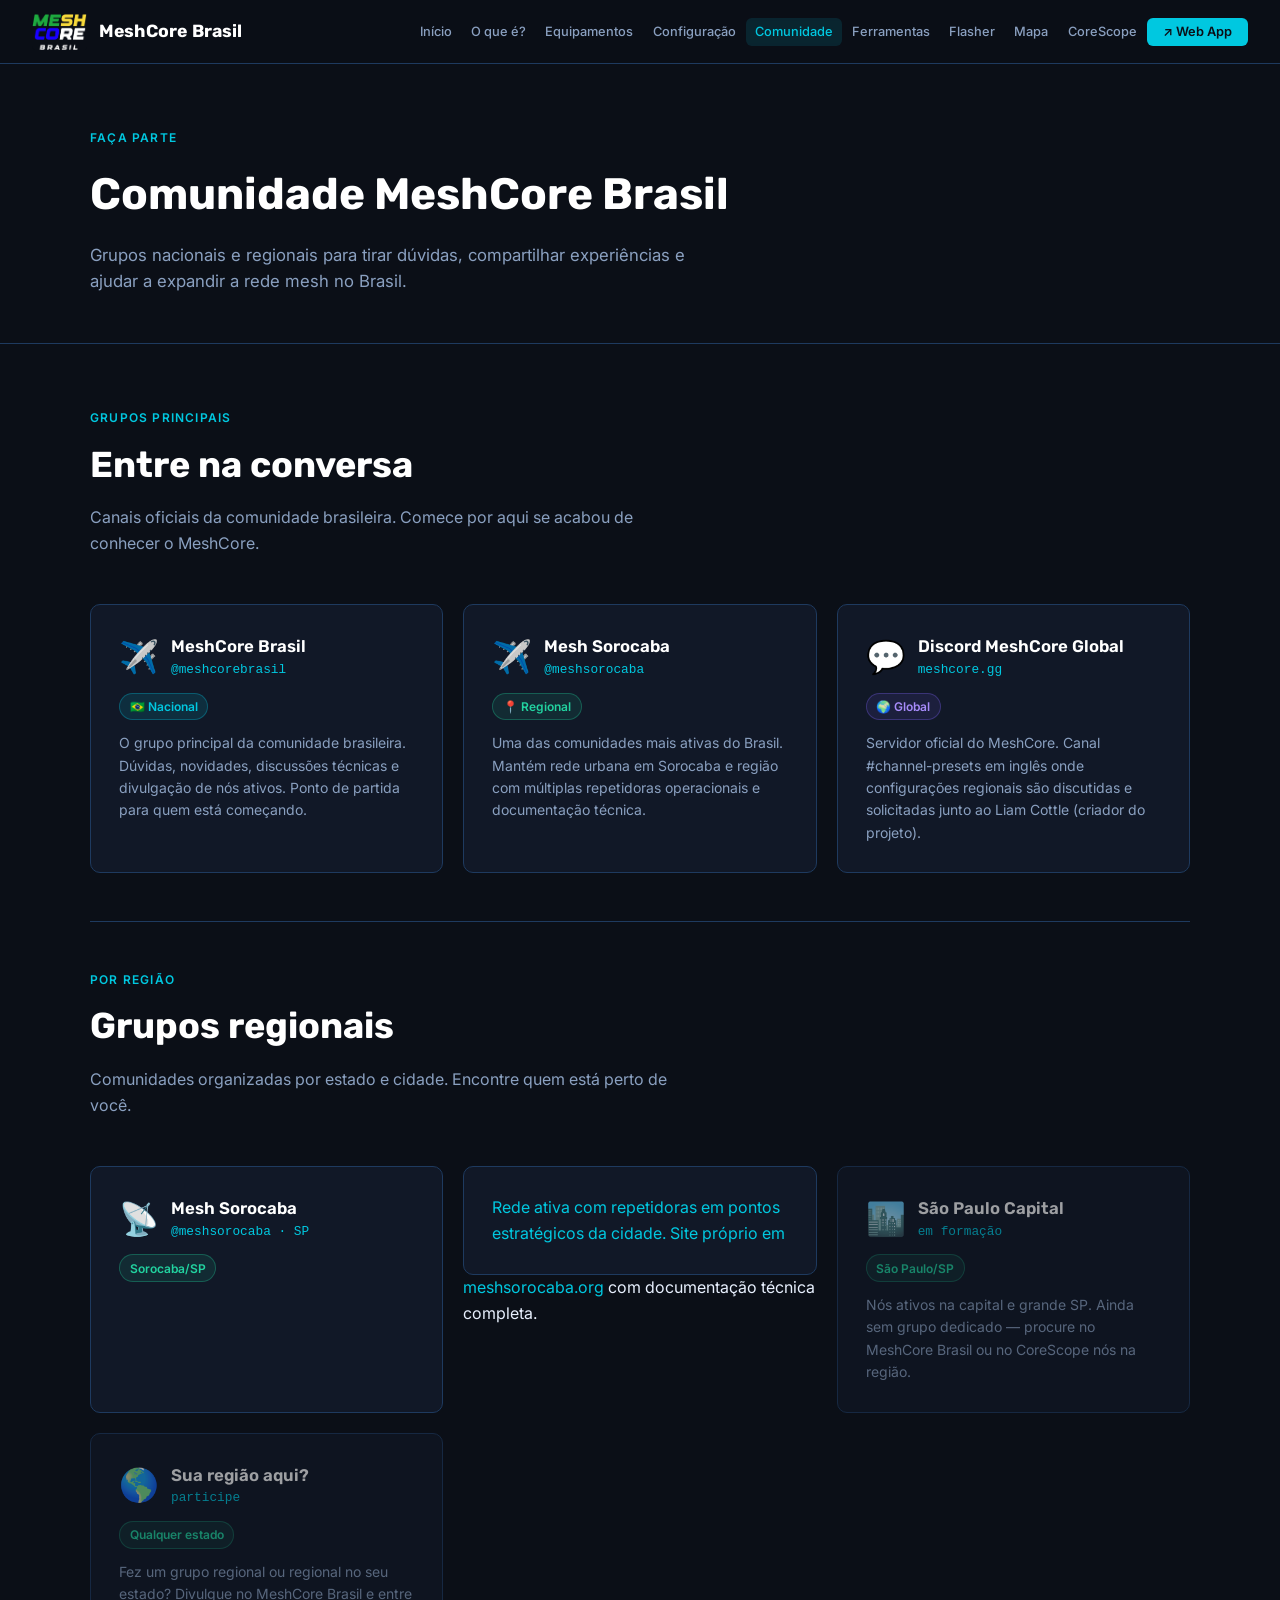
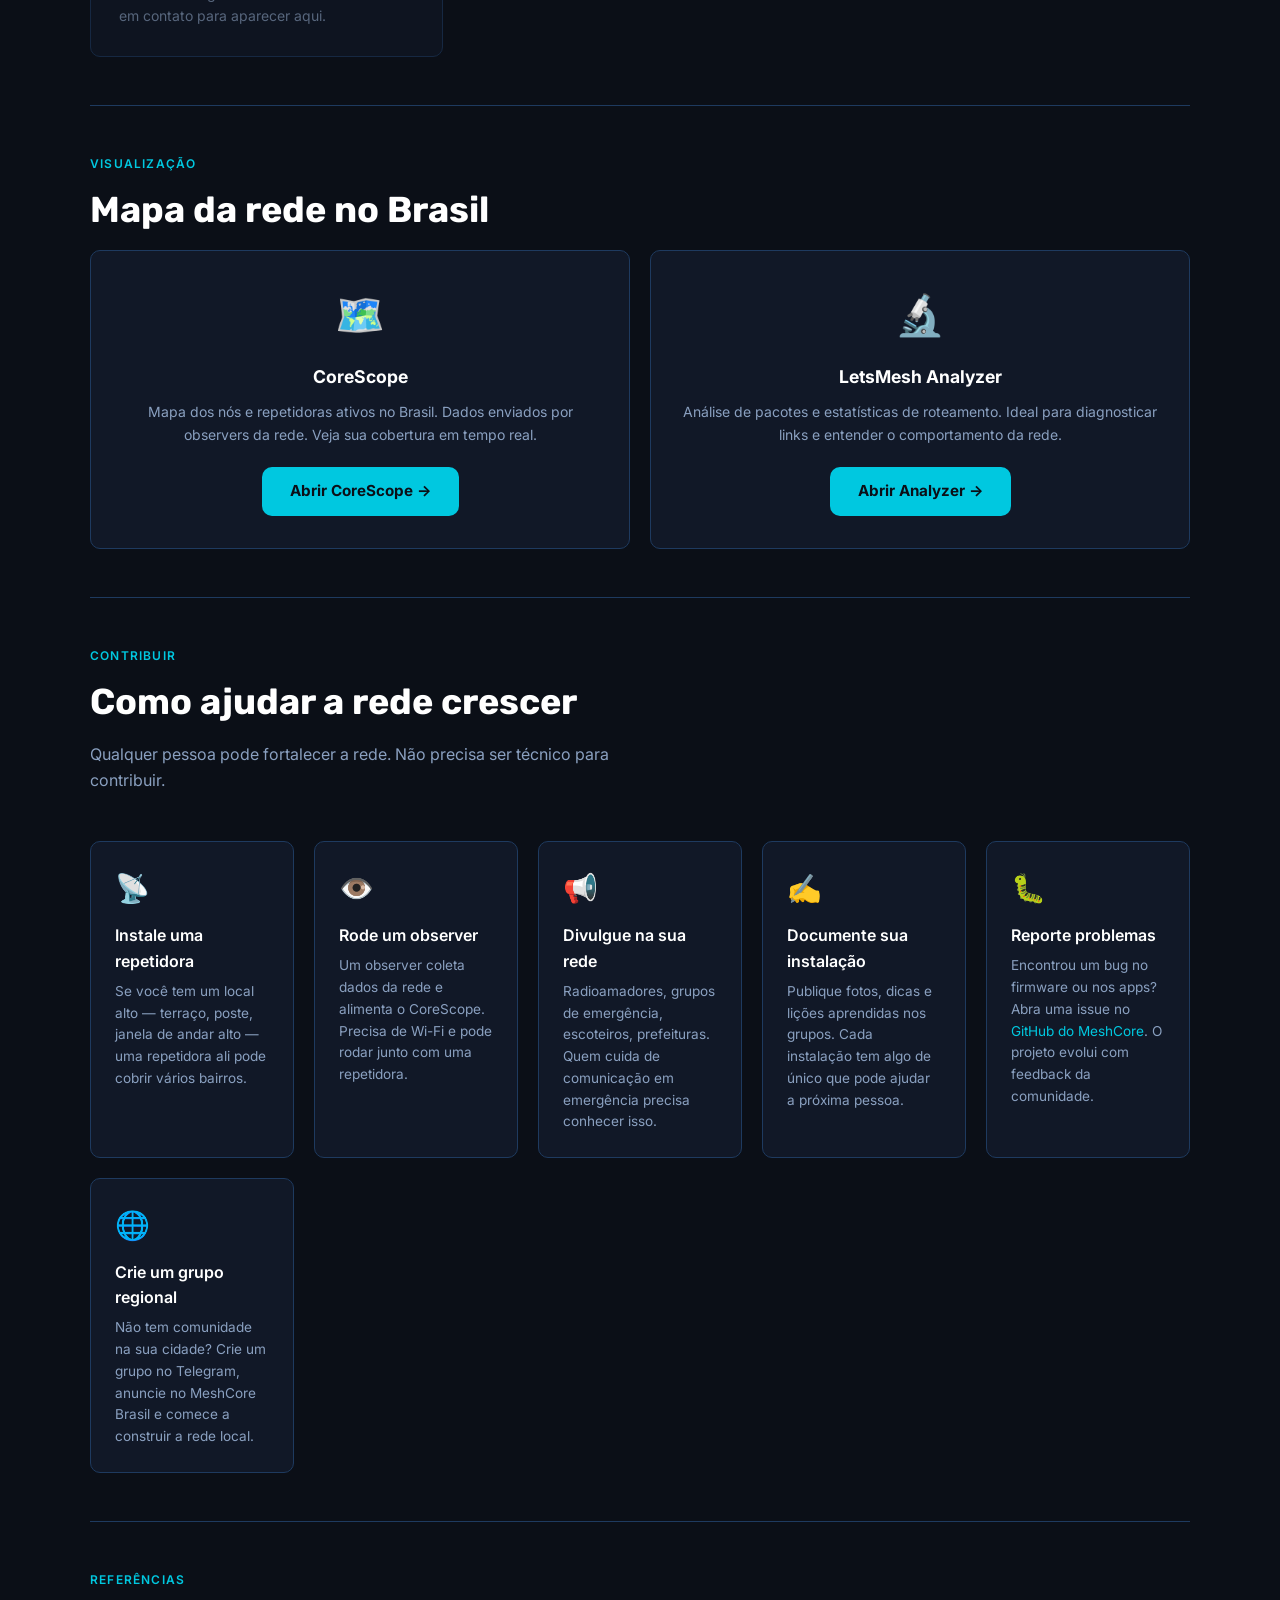
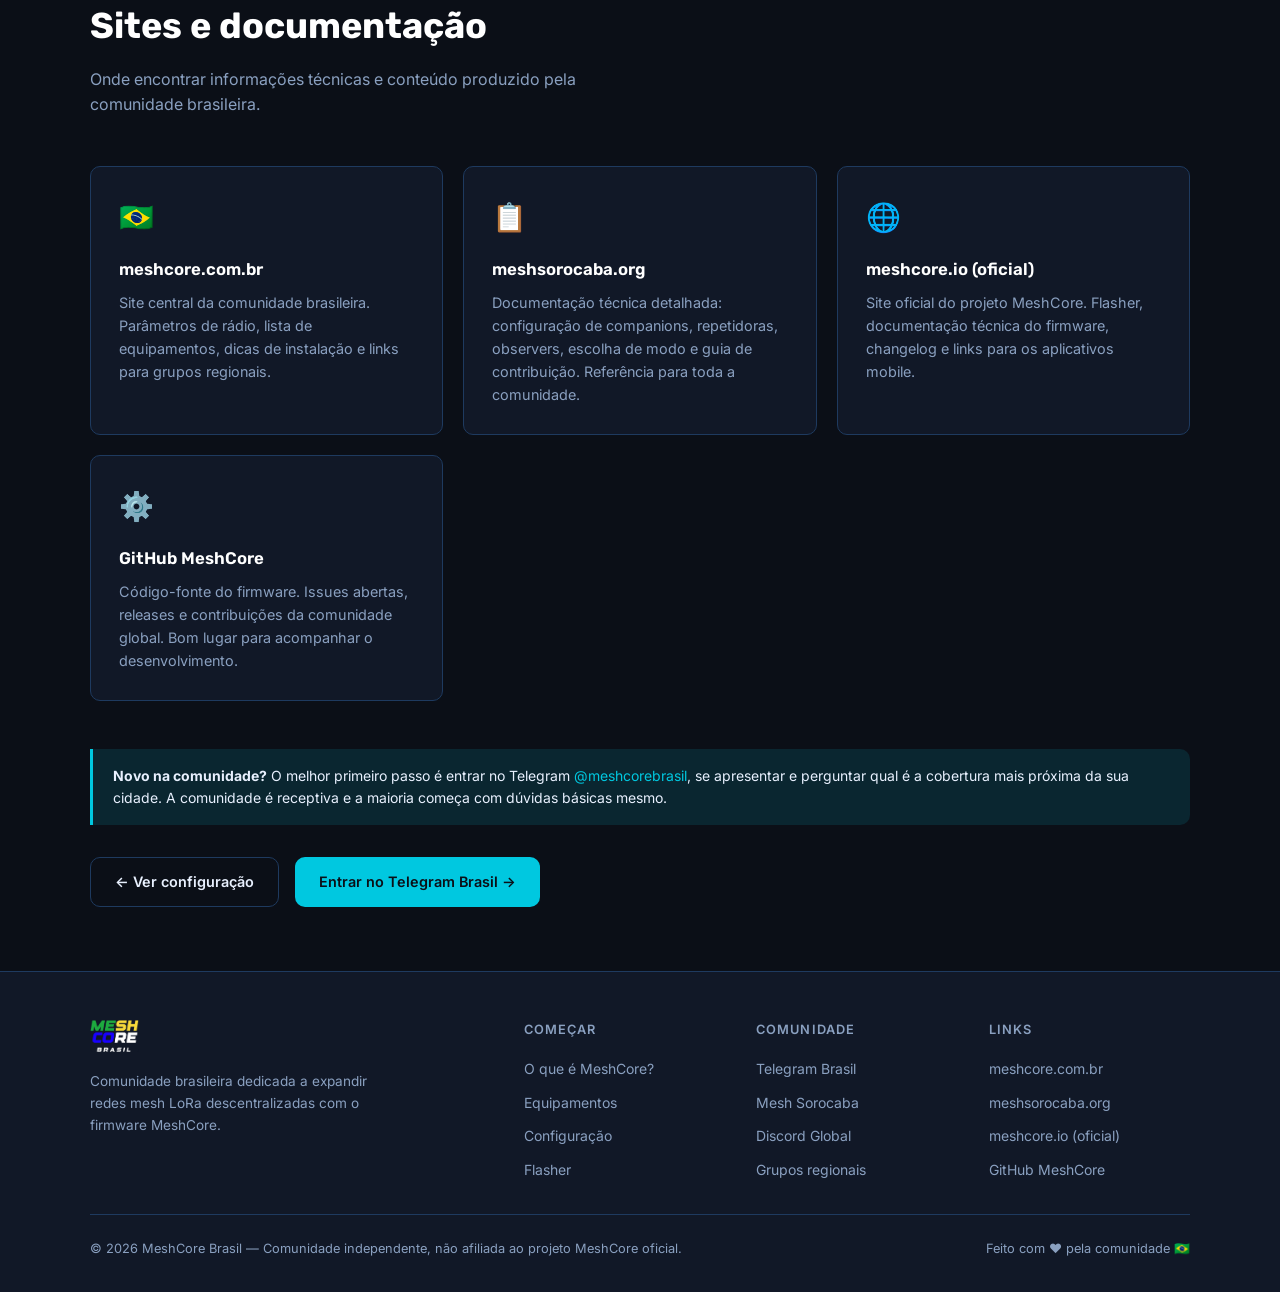
==== pages/comunidade.html @ 602535da "add MeshCore Brasil website Complete site with all pages: home, o-que-e, equipamentos, configuracao," ====
<!DOCTYPE html>
<html lang="pt-BR">
<head>
  <meta charset="UTF-8">
  <meta name="viewport" content="width=device-width, initial-scale=1.0">
  <title>Comunidade — MeshCore Brasil</title>
  <meta name="description" content="Grupos de Telegram, Discord e comunidades regionais do MeshCore no Brasil. Tire dúvidas, compartilhe experiências e ajude a expandir a rede.">
  <link rel="icon" href="../img/logo.png">
  <link rel="stylesheet" href="../css/style.css">
  <style>
    .group-grid {
      display: grid;
      grid-template-columns: repeat(auto-fit, minmax(300px, 1fr));
      gap: 1.25rem;
    }
    .group-card {
      background: var(--surface);
      border: 1px solid var(--border);
      border-radius: var(--radius);
      padding: 1.75rem;
      display: flex;
      flex-direction: column;
      gap: 0.75rem;
      transition: border-color 0.2s, transform 0.2s;
      text-decoration: none;
    }
    .group-card:hover {
      border-color: var(--accent);
      transform: translateY(-3px);
      text-decoration: none;
    }
    .group-card .gc-header {
      display: flex;
      align-items: center;
      gap: 0.75rem;
    }
    .group-card .gc-icon {
      font-size: 2rem;
      line-height: 1;
    }
    .group-card .gc-title {
      font-family: 'Rubik', sans-serif;
      font-weight: 600;
      font-size: 1.05rem;
      color: var(--white);
    }
    .group-card .gc-handle {
      font-size: 0.8rem;
      color: var(--accent);
      font-family: monospace;
    }
    .group-card .gc-desc {
      font-size: 0.875rem;
      color: var(--text-dim);
      line-height: 1.6;
    }
    .group-card .gc-badge {
      display: inline-flex;
      align-items: center;
      gap: 0.35rem;
      font-size: 0.75rem;
      font-weight: 600;
      padding: 0.2rem 0.6rem;
      border-radius: 999px;
      width: fit-content;
    }
    .badge-national { background: rgba(0, 200, 224, 0.12); color: var(--accent); border: 1px solid rgba(0, 200, 224, 0.3); }
    .badge-regional { background: rgba(34, 211, 160, 0.1); color: var(--green); border: 1px solid rgba(34, 211, 160, 0.3); }
    .badge-global   { background: rgba(130, 100, 255, 0.1); color: #a78bfa; border: 1px solid rgba(130, 100, 255, 0.3); }

    .map-section {
      background: var(--surface);
      border: 1px solid var(--border);
      border-radius: var(--radius);
      padding: 2rem;
      text-align: center;
    }
    .corescope-link {
      display: inline-flex;
      align-items: center;
      gap: 0.5rem;
      background: var(--accent);
      color: var(--bg);
      font-weight: 700;
      padding: 0.75rem 1.75rem;
      border-radius: var(--radius);
      font-size: 0.95rem;
      margin-top: 1.25rem;
      text-decoration: none;
      transition: opacity 0.2s, transform 0.2s;
    }
    .corescope-link:hover {
      opacity: 0.88;
      transform: translateY(-1px);
      text-decoration: none;
    }
    .contribute-steps {
      display: grid;
      grid-template-columns: repeat(auto-fit, minmax(200px, 1fr));
      gap: 1.25rem;
    }
    .contribute-step {
      background: var(--surface);
      border: 1px solid var(--border);
      border-radius: var(--radius);
      padding: 1.5rem;
    }
    .contribute-step .cs-icon { font-size: 1.75rem; margin-bottom: 0.75rem; }
    .contribute-step h3 { font-size: 1rem; font-weight: 600; color: var(--white); margin-bottom: 0.4rem; }
    .contribute-step p { font-size: 0.85rem; color: var(--text-dim); line-height: 1.6; }

    .stats-bar {
      display: flex;
      gap: 1px;
      background: var(--border);
      border-radius: var(--radius);
      overflow: hidden;
      margin: 2rem 0;
    }
    .stat-cell {
      flex: 1;
      background: var(--surface);
      padding: 1.25rem 1.5rem;
      text-align: center;
    }
    .stat-cell:first-child { border-radius: var(--radius) 0 0 var(--radius); }
    .stat-cell:last-child  { border-radius: 0 var(--radius) var(--radius) 0; }
    .stat-val { font-family: 'Rubik', sans-serif; font-size: 1.75rem; font-weight: 700; color: var(--accent); }
    .stat-label { font-size: 0.8rem; color: var(--text-dim); margin-top: 0.2rem; }

    @media (max-width: 600px) {
      .stats-bar { flex-direction: column; gap: 0; }
      .stat-cell { border-radius: 0 !important; border-bottom: 1px solid var(--border); }
      .stat-cell:last-child { border-bottom: none; }
    }
  </style>
</head>
<body>

<nav>
  <a href="../index.html" class="nav-logo">
    <img src="../img/logo.png" alt="MeshCore Brasil">
    <span>MeshCore Brasil</span>
  </a>
  <button class="nav-toggle" aria-label="Menu" onclick="this.closest('nav').querySelector('.nav-links').classList.toggle('open')">
    <svg width="22" height="22" viewBox="0 0 22 22" fill="none" stroke="currentColor" stroke-width="2" stroke-linecap="round">
      <line x1="3" y1="6" x2="19" y2="6"/><line x1="3" y1="11" x2="19" y2="11"/><line x1="3" y1="16" x2="19" y2="16"/>
    </svg>
  </button>
  <ul class="nav-links">
    <li><a href="../index.html">Início</a></li>
    <li><a href="o-que-e.html">O que é?</a></li>
    <li><a href="equipamentos.html">Equipamentos</a></li>
    <li><a href="configuracao.html">Configuração</a></li>
    <li><a href="comunidade.html" class="active">Comunidade</a></li>
    <li><a href="ferramentas.html">Ferramentas</a></li>
    <li><a href="flasher.html">Flasher</a></li>
    <li><a href="mapa.html">Mapa</a></li>
    <li><a href="corescope.html">CoreScope</a></li>
    <li><a href="https://app.meshcore.io/" target="_blank" class="nav-cta">↗ Web App</a></li>
  </ul>
</nav>

<div class="page-header">
  <div class="container">
    <div class="section-label">Faça parte</div>
    <h1>Comunidade MeshCore Brasil</h1>
    <p>Grupos nacionais e regionais para tirar dúvidas, compartilhar experiências e ajudar a expandir a rede mesh no Brasil.</p>
  </div>
</div>

<section>
  <div class="container">

    <!-- Grupos principais -->
    <div class="section-label">Grupos principais</div>
    <h2 class="section-title">Entre na conversa</h2>
    <p class="section-desc">Canais oficiais da comunidade brasileira. Comece por aqui se acabou de conhecer o MeshCore.</p>

    <div class="group-grid" style="margin-bottom: 3rem;">
      <a href="https://t.me/meshcorebrasil" target="_blank" class="group-card">
        <div class="gc-header">
          <span class="gc-icon">✈️</span>
          <div>
            <div class="gc-title">MeshCore Brasil</div>
            <div class="gc-handle">@meshcorebrasil</div>
          </div>
        </div>
        <span class="gc-badge badge-national">🇧🇷 Nacional</span>
        <p class="gc-desc">O grupo principal da comunidade brasileira. Dúvidas, novidades, discussões técnicas e divulgação de nós ativos. Ponto de partida para quem está começando.</p>
      </a>

      <a href="https://t.me/meshsorocaba" target="_blank" class="group-card">
        <div class="gc-header">
          <span class="gc-icon">✈️</span>
          <div>
            <div class="gc-title">Mesh Sorocaba</div>
            <div class="gc-handle">@meshsorocaba</div>
          </div>
        </div>
        <span class="gc-badge badge-regional">📍 Regional</span>
        <p class="gc-desc">Uma das comunidades mais ativas do Brasil. Mantém rede urbana em Sorocaba e região com múltiplas repetidoras operacionais e documentação técnica.</p>
      </a>

      <a href="https://meshcore.gg" target="_blank" class="group-card">
        <div class="gc-header">
          <span class="gc-icon">💬</span>
          <div>
            <div class="gc-title">Discord MeshCore Global</div>
            <div class="gc-handle">meshcore.gg</div>
          </div>
        </div>
        <span class="gc-badge badge-global">🌍 Global</span>
        <p class="gc-desc">Servidor oficial do MeshCore. Canal #channel-presets em inglês onde configurações regionais são discutidas e solicitadas junto ao Liam Cottle (criador do projeto).</p>
      </a>
    </div>

    <hr class="divider" style="margin: 1rem 0 3rem;">

    <!-- Grupos regionais -->
    <div class="section-label">Por região</div>
    <h2 class="section-title">Grupos regionais</h2>
    <p class="section-desc">Comunidades organizadas por estado e cidade. Encontre quem está perto de você.</p>

    <div class="group-grid" style="margin-bottom: 3rem;">
      <a href="https://t.me/meshsorocaba" target="_blank" class="group-card">
        <div class="gc-header">
          <span class="gc-icon">📡</span>
          <div>
            <div class="gc-title">Mesh Sorocaba</div>
            <div class="gc-handle">@meshsorocaba · SP</div>
          </div>
        </div>
        <span class="gc-badge badge-regional">Sorocaba/SP</span>
        <p class="gc-desc">Rede ativa com repetidoras em pontos estratégicos da cidade. Site próprio em <a href="https://www.meshsorocaba.org" target="_blank">meshsorocaba.org</a> com documentação técnica completa.</p>
      </a>

      <div class="group-card" style="opacity: 0.6; cursor: default;" onclick="return false;">
        <div class="gc-header">
          <span class="gc-icon">🏙️</span>
          <div>
            <div class="gc-title">São Paulo Capital</div>
            <div class="gc-handle">em formação</div>
          </div>
        </div>
        <span class="gc-badge badge-regional">São Paulo/SP</span>
        <p class="gc-desc">Nós ativos na capital e grande SP. Ainda sem grupo dedicado — procure no MeshCore Brasil ou no CoreScope nós na região.</p>
      </div>

      <div class="group-card" style="opacity: 0.6; cursor: default;" onclick="return false;">
        <div class="gc-header">
          <span class="gc-icon">🌎</span>
          <div>
            <div class="gc-title">Sua região aqui?</div>
            <div class="gc-handle">participe</div>
          </div>
        </div>
        <span class="gc-badge badge-regional">Qualquer estado</span>
        <p class="gc-desc">Fez um grupo regional ou regional no seu estado? Divulgue no MeshCore Brasil e entre em contato para aparecer aqui.</p>
      </div>
    </div>

    <hr class="divider" style="margin: 1rem 0 3rem;">

    <!-- Mapa da rede -->
    <div class="section-label">Visualização</div>
    <h2 class="section-title">Mapa da rede no Brasil</h2>

    <div style="display: grid; grid-template-columns: 1fr 1fr; gap: 1.25rem; margin-bottom: 3rem; flex-wrap: wrap;">
      <div class="map-section">
        <div style="font-size: 2.5rem; margin-bottom: 1rem;">🗺️</div>
        <h3 style="color: var(--white); font-size: 1.1rem; margin-bottom: 0.5rem;">CoreScope</h3>
        <p style="color: var(--text-dim); font-size: 0.875rem; line-height: 1.7;">Mapa dos nós e repetidoras ativos no Brasil. Dados enviados por observers da rede. Veja sua cobertura em tempo real.</p>
        <a href="https://corescope.meshcore.com.br" target="_blank" class="corescope-link">Abrir CoreScope →</a>
      </div>

      <div class="map-section">
        <div style="font-size: 2.5rem; margin-bottom: 1rem;">🔬</div>
        <h3 style="color: var(--white); font-size: 1.1rem; margin-bottom: 0.5rem;">LetsMesh Analyzer</h3>
        <p style="color: var(--text-dim); font-size: 0.875rem; line-height: 1.7;">Análise de pacotes e estatísticas de roteamento. Ideal para diagnosticar links e entender o comportamento da rede.</p>
        <a href="https://analyzer.letsmesh.net/" target="_blank" class="corescope-link">Abrir Analyzer →</a>
      </div>
    </div>

    <hr class="divider" style="margin: 1rem 0 3rem;">

    <!-- Como contribuir -->
    <div class="section-label">Contribuir</div>
    <h2 class="section-title">Como ajudar a rede crescer</h2>
    <p class="section-desc">Qualquer pessoa pode fortalecer a rede. Não precisa ser técnico para contribuir.</p>

    <div class="contribute-steps" style="margin-bottom: 3rem;">
      <div class="contribute-step">
        <div class="cs-icon">📡</div>
        <h3>Instale uma repetidora</h3>
        <p>Se você tem um local alto — terraço, poste, janela de andar alto — uma repetidora ali pode cobrir vários bairros.</p>
      </div>
      <div class="contribute-step">
        <div class="cs-icon">👁️</div>
        <h3>Rode um observer</h3>
        <p>Um observer coleta dados da rede e alimenta o CoreScope. Precisa de Wi-Fi e pode rodar junto com uma repetidora.</p>
      </div>
      <div class="contribute-step">
        <div class="cs-icon">📢</div>
        <h3>Divulgue na sua rede</h3>
        <p>Radioamadores, grupos de emergência, escoteiros, prefeituras. Quem cuida de comunicação em emergência precisa conhecer isso.</p>
      </div>
      <div class="contribute-step">
        <div class="cs-icon">✍️</div>
        <h3>Documente sua instalação</h3>
        <p>Publique fotos, dicas e lições aprendidas nos grupos. Cada instalação tem algo de único que pode ajudar a próxima pessoa.</p>
      </div>
      <div class="contribute-step">
        <div class="cs-icon">🐛</div>
        <h3>Reporte problemas</h3>
        <p>Encontrou um bug no firmware ou nos apps? Abra uma issue no <a href="https://github.com/ripplebiz/MeshCore" target="_blank">GitHub do MeshCore</a>. O projeto evolui com feedback da comunidade.</p>
      </div>
      <div class="contribute-step">
        <div class="cs-icon">🌐</div>
        <h3>Crie um grupo regional</h3>
        <p>Não tem comunidade na sua cidade? Crie um grupo no Telegram, anuncie no MeshCore Brasil e comece a construir a rede local.</p>
      </div>
    </div>

    <hr class="divider" style="margin: 1rem 0 3rem;">

    <!-- Sites da comunidade -->
    <div class="section-label">Referências</div>
    <h2 class="section-title">Sites e documentação</h2>
    <p class="section-desc">Onde encontrar informações técnicas e conteúdo produzido pela comunidade brasileira.</p>

    <div class="cards" style="margin-bottom: 3rem;">
      <a href="https://meshcore.com.br" target="_blank" class="card" style="text-decoration: none;">
        <div class="card-icon">🇧🇷</div>
        <h3>meshcore.com.br</h3>
        <p>Site central da comunidade brasileira. Parâmetros de rádio, lista de equipamentos, dicas de instalação e links para grupos regionais.</p>
      </a>
      <a href="https://www.meshsorocaba.org" target="_blank" class="card" style="text-decoration: none;">
        <div class="card-icon">📋</div>
        <h3>meshsorocaba.org</h3>
        <p>Documentação técnica detalhada: configuração de companions, repetidoras, observers, escolha de modo e guia de contribuição. Referência para toda a comunidade.</p>
      </a>
      <a href="https://meshcore.io" target="_blank" class="card" style="text-decoration: none;">
        <div class="card-icon">🌐</div>
        <h3>meshcore.io (oficial)</h3>
        <p>Site oficial do projeto MeshCore. Flasher, documentação técnica do firmware, changelog e links para os aplicativos mobile.</p>
      </a>
      <a href="https://github.com/ripplebiz/MeshCore" target="_blank" class="card" style="text-decoration: none;">
        <div class="card-icon">⚙️</div>
        <h3>GitHub MeshCore</h3>
        <p>Código-fonte do firmware. Issues abertas, releases e contribuições da comunidade global. Bom lugar para acompanhar o desenvolvimento.</p>
      </a>
    </div>

    <div class="info-box">
      <strong>Novo na comunidade?</strong> O melhor primeiro passo é entrar no Telegram <a href="https://t.me/meshcorebrasil" target="_blank">@meshcorebrasil</a>, se apresentar e perguntar qual é a cobertura mais próxima da sua cidade. A comunidade é receptiva e a maioria começa com dúvidas básicas mesmo.
    </div>

    <div style="display: flex; gap: 1rem; flex-wrap: wrap; margin-top: 2rem;">
      <a href="configuracao.html" class="btn btn-outline">← Ver configuração</a>
      <a href="https://t.me/meshcorebrasil" target="_blank" class="btn btn-primary">Entrar no Telegram Brasil →</a>
    </div>

  </div>
</section>

<footer>
  <div class="footer-inner">
    <div class="footer-brand">
      <img src="../img/logo.png" alt="MeshCore Brasil">
      <p>Comunidade brasileira dedicada a expandir redes mesh LoRa descentralizadas com o firmware MeshCore.</p>
    </div>
    <div class="footer-col">
      <h4>Começar</h4>
      <ul>
        <li><a href="o-que-e.html">O que é MeshCore?</a></li>
        <li><a href="equipamentos.html">Equipamentos</a></li>
        <li><a href="configuracao.html">Configuração</a></li>
        <li><a href="https://flasher.meshcore.io/" target="_blank">Flasher</a></li>
      </ul>
    </div>
    <div class="footer-col">
      <h4>Comunidade</h4>
      <ul>
        <li><a href="https://t.me/meshcorebrasil" target="_blank">Telegram Brasil</a></li>
        <li><a href="https://t.me/meshsorocaba" target="_blank">Mesh Sorocaba</a></li>
        <li><a href="https://meshcore.gg" target="_blank">Discord Global</a></li>
        <li><a href="comunidade.html">Grupos regionais</a></li>
      </ul>
    </div>
    <div class="footer-col">
      <h4>Links</h4>
      <ul>
        <li><a href="https://meshcore.com.br" target="_blank">meshcore.com.br</a></li>
        <li><a href="https://www.meshsorocaba.org" target="_blank">meshsorocaba.org</a></li>
        <li><a href="https://meshcore.io" target="_blank">meshcore.io (oficial)</a></li>
        <li><a href="https://github.com/ripplebiz/MeshCore" target="_blank">GitHub MeshCore</a></li>
      </ul>
    </div>
  </div>
  <div class="footer-bottom">
    <span>© 2026 MeshCore Brasil — Comunidade independente, não afiliada ao projeto MeshCore oficial.</span>
    <span>Feito com ❤️ pela comunidade 🇧🇷</span>
  </div>
</footer>

</body>
</html>
---- css/style.css ----
@import url('https://fonts.googleapis.com/css2?family=Inter:wght@300;400;500;600;700&family=Rubik:wght@400;500;700&display=swap');

:root {
  --bg:          #0b0f17;
  --surface:     #111827;
  --surface-2:   #1a2438;
  --border:      #1e3a5f;
  --primary:     #14213d;
  --accent:      #00c8e0;
  --accent-dim:  rgba(0, 200, 224, 0.12);
  --accent-glow: rgba(0, 200, 224, 0.25);
  --text:        #e8f0fe;
  --text-dim:    #8aa0c0;
  --white:       #ffffff;
  --green:       #22d3a0;
  --radius:      10px;
  --nav-height:  64px;
}

*, *::before, *::after { box-sizing: border-box; margin: 0; padding: 0; }

html { scroll-behavior: smooth; }

body {
  font-family: 'Inter', sans-serif;
  background: var(--bg);
  color: var(--text);
  line-height: 1.6;
  font-size: 16px;
}

a { color: var(--accent); text-decoration: none; }
a:hover { text-decoration: underline; }

img { max-width: 100%; height: auto; }

/* ── NAV ───────────────────────────────────────────────────────────────────── */

nav {
  position: sticky;
  top: 0;
  z-index: 100;
  height: var(--nav-height);
  background: rgba(11, 15, 23, 0.92);
  backdrop-filter: blur(12px);
  border-bottom: 1px solid var(--border);
  display: flex;
  align-items: center;
  justify-content: space-between;
  padding: 0 2rem;
}

.nav-logo {
  display: flex;
  align-items: center;
  gap: 0.75rem;
  text-decoration: none;
}

.nav-logo img {
  height: 36px;
  width: auto;
}

.nav-logo span {
  font-family: 'Rubik', sans-serif;
  font-weight: 700;
  font-size: 1.1rem;
  color: var(--white);
  letter-spacing: 0.01em;
}

.nav-links {
  display: flex;
  align-items: center;
  gap: 0.1rem;
  list-style: none;
  flex-wrap: nowrap;
}

.nav-links a {
  color: var(--text-dim);
  font-size: 0.8rem;
  font-weight: 500;
  padding: 0.4rem 0.55rem;
  border-radius: 6px;
  transition: color 0.2s, background 0.2s;
  text-decoration: none;
  white-space: nowrap;
}

.nav-links a:hover,
.nav-links a.active {
  color: var(--accent);
  background: var(--accent-dim);
}

.nav-cta {
  background: var(--accent) !important;
  color: var(--bg) !important;
  font-weight: 600 !important;
  padding: 0.4rem 1rem !important;
  border-radius: 6px !important;
}

.nav-cta:hover {
  opacity: 0.9;
  background: var(--accent) !important;
}

.nav-toggle {
  display: none;
  background: none;
  border: none;
  cursor: pointer;
  color: var(--text);
  padding: 0.5rem;
}

/* ── HERO ──────────────────────────────────────────────────────────────────── */

.hero {
  padding: 6rem 2rem 5rem;
  text-align: center;
  position: relative;
  overflow: hidden;
}

.hero::before {
  content: '';
  position: absolute;
  top: -120px;
  left: 50%;
  transform: translateX(-50%);
  width: 700px;
  height: 700px;
  background: radial-gradient(circle, rgba(0, 200, 224, 0.08) 0%, transparent 70%);
  pointer-events: none;
}

.hero-badge {
  display: inline-block;
  background: var(--accent-dim);
  border: 1px solid var(--accent);
  color: var(--accent);
  font-size: 0.75rem;
  font-weight: 600;
  letter-spacing: 0.08em;
  text-transform: uppercase;
  padding: 0.3rem 0.9rem;
  border-radius: 999px;
  margin-bottom: 1.5rem;
}

.hero h1 {
  font-family: 'Rubik', sans-serif;
  font-size: clamp(2rem, 5vw, 3.5rem);
  font-weight: 700;
  color: var(--white);
  line-height: 1.15;
  max-width: 720px;
  margin: 0 auto 1.25rem;
}

.hero h1 span {
  color: var(--accent);
}

.hero p {
  font-size: 1.125rem;
  color: var(--text-dim);
  max-width: 580px;
  margin: 0 auto 2.5rem;
}

.hero-actions {
  display: flex;
  gap: 1rem;
  justify-content: center;
  flex-wrap: wrap;
}

/* ── BUTTONS ───────────────────────────────────────────────────────────────── */

.btn {
  display: inline-flex;
  align-items: center;
  gap: 0.5rem;
  padding: 0.75rem 1.5rem;
  border-radius: var(--radius);
  font-weight: 600;
  font-size: 0.9rem;
  cursor: pointer;
  transition: all 0.2s;
  text-decoration: none;
  border: none;
}

.btn-primary {
  background: var(--accent);
  color: var(--bg);
}

.btn-primary:hover {
  opacity: 0.88;
  text-decoration: none;
  transform: translateY(-1px);
  box-shadow: 0 4px 20px var(--accent-glow);
}

.btn-outline {
  background: transparent;
  color: var(--text);
  border: 1px solid var(--border);
}

.btn-outline:hover {
  border-color: var(--accent);
  color: var(--accent);
  text-decoration: none;
  transform: translateY(-1px);
}

/* ── SECTIONS ──────────────────────────────────────────────────────────────── */

section {
  padding: 4rem 2rem;
}

.container {
  max-width: 1100px;
  margin: 0 auto;
}

.section-label {
  font-size: 0.75rem;
  font-weight: 600;
  letter-spacing: 0.1em;
  text-transform: uppercase;
  color: var(--accent);
  margin-bottom: 0.5rem;
}

.section-title {
  font-family: 'Rubik', sans-serif;
  font-size: clamp(1.5rem, 3vw, 2.25rem);
  font-weight: 700;
  color: var(--white);
  margin-bottom: 0.75rem;
}

.section-desc {
  color: var(--text-dim);
  font-size: 1rem;
  max-width: 580px;
  margin-bottom: 3rem;
}

/* ── CARDS ─────────────────────────────────────────────────────────────────── */

.cards {
  display: grid;
  grid-template-columns: repeat(auto-fit, minmax(280px, 1fr));
  gap: 1.25rem;
}

.card {
  background: var(--surface);
  border: 1px solid var(--border);
  border-radius: var(--radius);
  padding: 1.75rem;
  transition: border-color 0.2s, transform 0.2s;
}

.card:hover {
  border-color: var(--accent);
  transform: translateY(-3px);
}

.card-icon {
  font-size: 1.75rem;
  margin-bottom: 1rem;
}

.card h3 {
  font-family: 'Rubik', sans-serif;
  font-size: 1.05rem;
  font-weight: 600;
  color: var(--white);
  margin-bottom: 0.5rem;
}

.card p {
  font-size: 0.9rem;
  color: var(--text-dim);
  line-height: 1.6;
}

/* ── STEPS ─────────────────────────────────────────────────────────────────── */

.steps {
  display: grid;
  grid-template-columns: repeat(auto-fit, minmax(220px, 1fr));
  gap: 1.5rem;
  counter-reset: steps;
}

.step {
  position: relative;
  padding: 1.75rem;
  background: var(--surface);
  border: 1px solid var(--border);
  border-radius: var(--radius);
  counter-increment: steps;
}

.step::before {
  content: counter(steps);
  position: absolute;
  top: -14px;
  left: 1.75rem;
  background: var(--accent);
  color: var(--bg);
  font-weight: 700;
  font-size: 0.8rem;
  width: 28px;
  height: 28px;
  border-radius: 50%;
  display: flex;
  align-items: center;
  justify-content: center;
}

.step h3 {
  font-weight: 600;
  color: var(--white);
  margin-bottom: 0.5rem;
  font-size: 1rem;
}

.step p {
  font-size: 0.875rem;
  color: var(--text-dim);
}

/* ── COMMUNITY LINKS ───────────────────────────────────────────────────────── */

.community-links {
  display: flex;
  flex-wrap: wrap;
  gap: 1rem;
}

.community-link {
  display: flex;
  align-items: center;
  gap: 0.75rem;
  background: var(--surface);
  border: 1px solid var(--border);
  border-radius: var(--radius);
  padding: 1rem 1.5rem;
  color: var(--text);
  text-decoration: none;
  font-weight: 500;
  transition: border-color 0.2s, transform 0.2s;
  flex: 1 1 220px;
}

.community-link:hover {
  border-color: var(--accent);
  color: var(--accent);
  text-decoration: none;
  transform: translateY(-2px);
}

.community-link .icon {
  font-size: 1.4rem;
}

/* ── FREQUENCY BOX ─────────────────────────────────────────────────────────── */

.freq-box {
  background: var(--surface);
  border: 1px solid var(--accent);
  border-radius: var(--radius);
  padding: 2rem;
  max-width: 540px;
}

.freq-box h3 {
  font-family: 'Rubik', sans-serif;
  font-weight: 700;
  color: var(--white);
  margin-bottom: 1rem;
  font-size: 1.1rem;
}

.freq-table {
  width: 100%;
  border-collapse: collapse;
  font-size: 0.9rem;
}

.freq-table td {
  padding: 0.45rem 0;
  border-bottom: 1px solid var(--border);
}

.freq-table td:first-child { color: var(--text-dim); width: 55%; }
.freq-table td:last-child  { color: var(--accent); font-weight: 600; font-family: monospace; font-size: 1rem; }
.freq-table tr:last-child td { border-bottom: none; }

.freq-note {
  margin-top: 1rem;
  font-size: 0.8rem;
  color: var(--text-dim);
  line-height: 1.5;
}

/* ── DIVIDER ────────────────────────────────────────────────────────────────── */

.divider {
  border: none;
  border-top: 1px solid var(--border);
  margin: 0;
}

/* ── FOOTER ────────────────────────────────────────────────────────────────── */

footer {
  background: var(--surface);
  border-top: 1px solid var(--border);
  padding: 3rem 2rem 2rem;
}

.footer-inner {
  max-width: 1100px;
  margin: 0 auto;
  display: grid;
  grid-template-columns: 2fr 1fr 1fr 1fr;
  gap: 2rem;
}

.footer-brand img {
  height: 32px;
  margin-bottom: 0.75rem;
}

.footer-brand p {
  font-size: 0.85rem;
  color: var(--text-dim);
  max-width: 280px;
  line-height: 1.6;
}

.footer-col h4 {
  font-size: 0.8rem;
  font-weight: 600;
  text-transform: uppercase;
  letter-spacing: 0.08em;
  color: var(--text-dim);
  margin-bottom: 1rem;
}

.footer-col ul {
  list-style: none;
  display: flex;
  flex-direction: column;
  gap: 0.5rem;
}

.footer-col a {
  font-size: 0.875rem;
  color: var(--text-dim);
  transition: color 0.2s;
}

.footer-col a:hover {
  color: var(--accent);
  text-decoration: none;
}

.footer-bottom {
  max-width: 1100px;
  margin: 2rem auto 0;
  padding-top: 1.5rem;
  border-top: 1px solid var(--border);
  display: flex;
  justify-content: space-between;
  align-items: center;
  font-size: 0.8rem;
  color: var(--text-dim);
  flex-wrap: wrap;
  gap: 0.5rem;
}

/* ── ALERT / INFO BOX ──────────────────────────────────────────────────────── */

.info-box {
  background: var(--accent-dim);
  border-left: 3px solid var(--accent);
  border-radius: 0 var(--radius) var(--radius) 0;
  padding: 1rem 1.25rem;
  font-size: 0.875rem;
  color: var(--text);
  margin: 1.5rem 0;
}

/* ── PAGE HEADER ───────────────────────────────────────────────────────────── */

.page-header {
  padding: 4rem 2rem 3rem;
  border-bottom: 1px solid var(--border);
}

.page-header .section-label { margin-bottom: 0.75rem; }
.page-header h1 {
  font-family: 'Rubik', sans-serif;
  font-size: clamp(1.75rem, 4vw, 2.75rem);
  font-weight: 700;
  color: var(--white);
  margin-bottom: 0.75rem;
}
.page-header p {
  color: var(--text-dim);
  font-size: 1.05rem;
  max-width: 600px;
}

/* ── RESPONSIVE ────────────────────────────────────────────────────────────── */

@media (max-width: 768px) {
  nav { padding: 0 1.25rem; }

  .nav-links {
    display: none;
    position: absolute;
    top: var(--nav-height);
    left: 0;
    right: 0;
    background: var(--bg);
    border-bottom: 1px solid var(--border);
    flex-direction: column;
    padding: 1rem;
    gap: 0.25rem;
  }

  .nav-links.open { display: flex; }
  .nav-links a { padding: 0.6rem 1rem; border-radius: 6px; width: 100%; }
  .nav-toggle { display: block; }

  .hero { padding: 4rem 1.25rem 3.5rem; }
  section { padding: 3rem 1.25rem; }

  .footer-inner {
    grid-template-columns: 1fr 1fr;
  }

  .footer-bottom {
    flex-direction: column;
    text-align: center;
  }
}

@media (max-width: 480px) {
  .footer-inner { grid-template-columns: 1fr; }
  .hero-actions { flex-direction: column; align-items: center; }
}
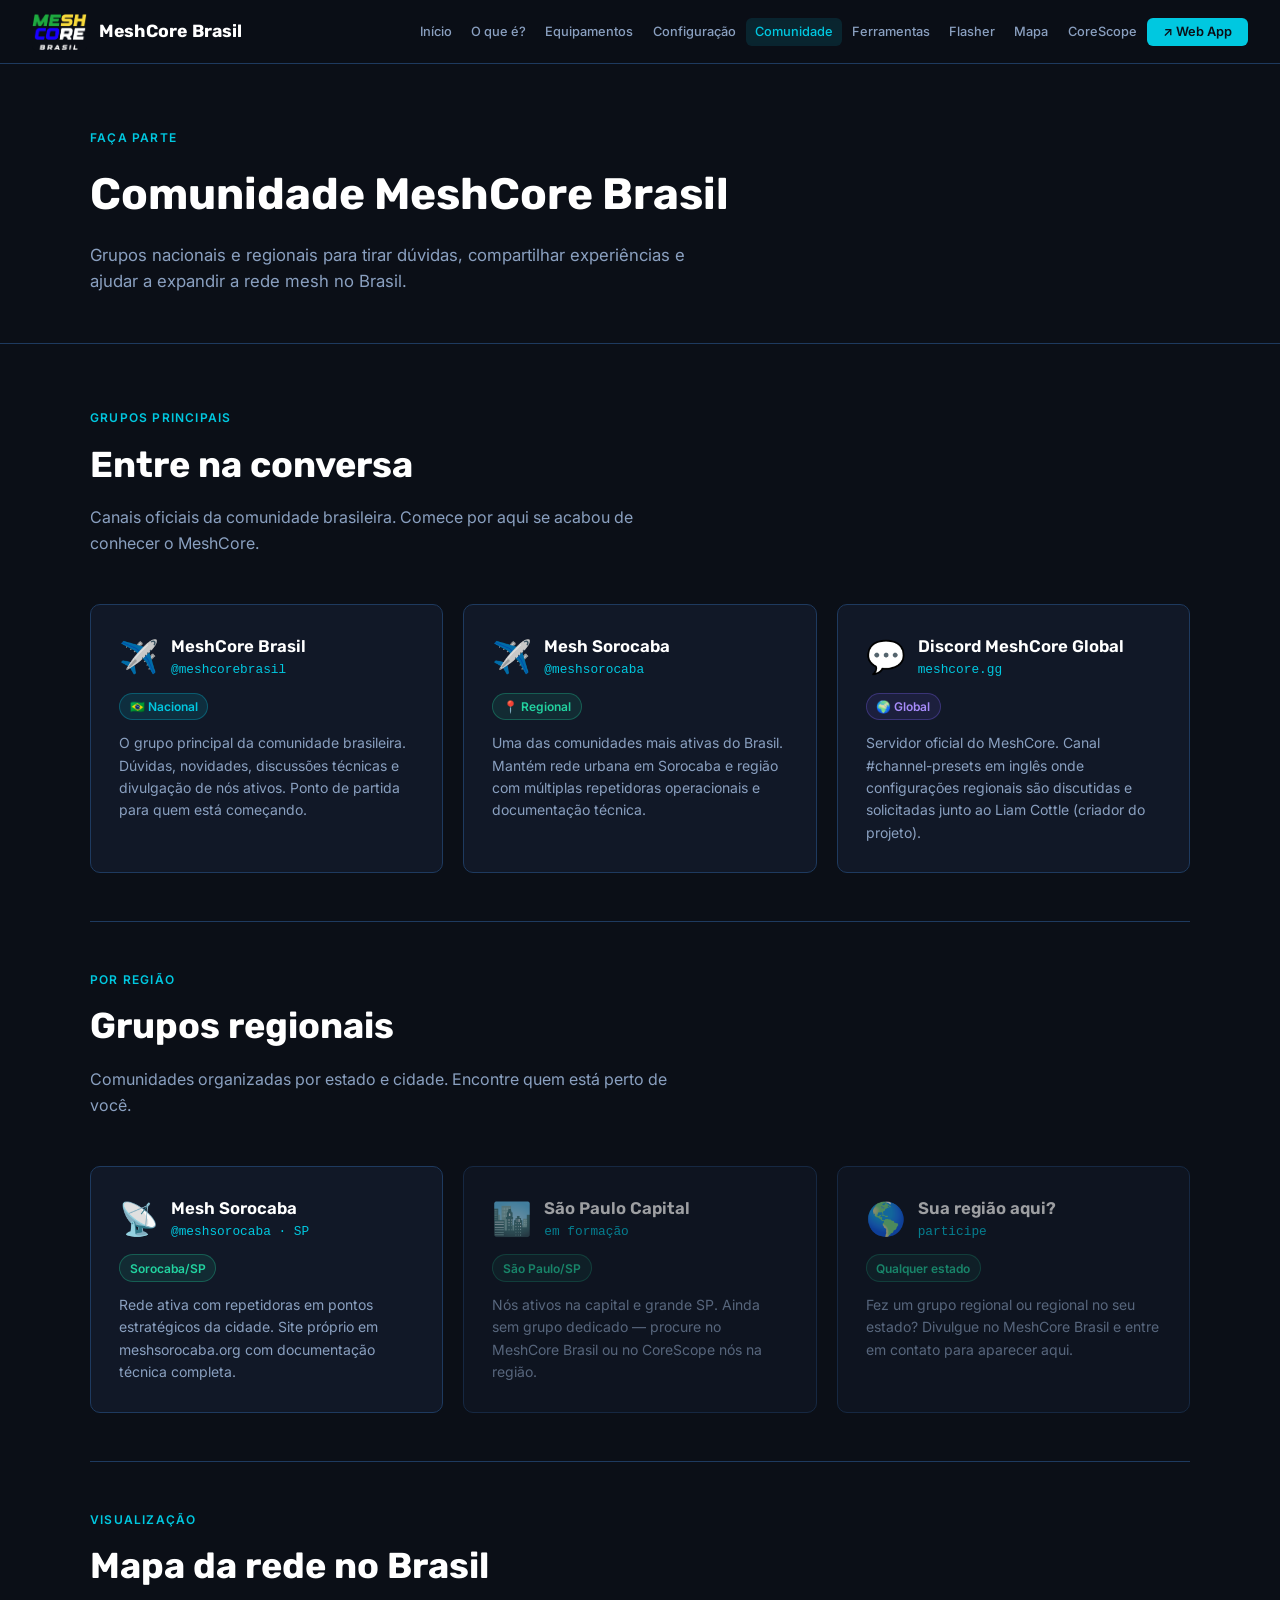
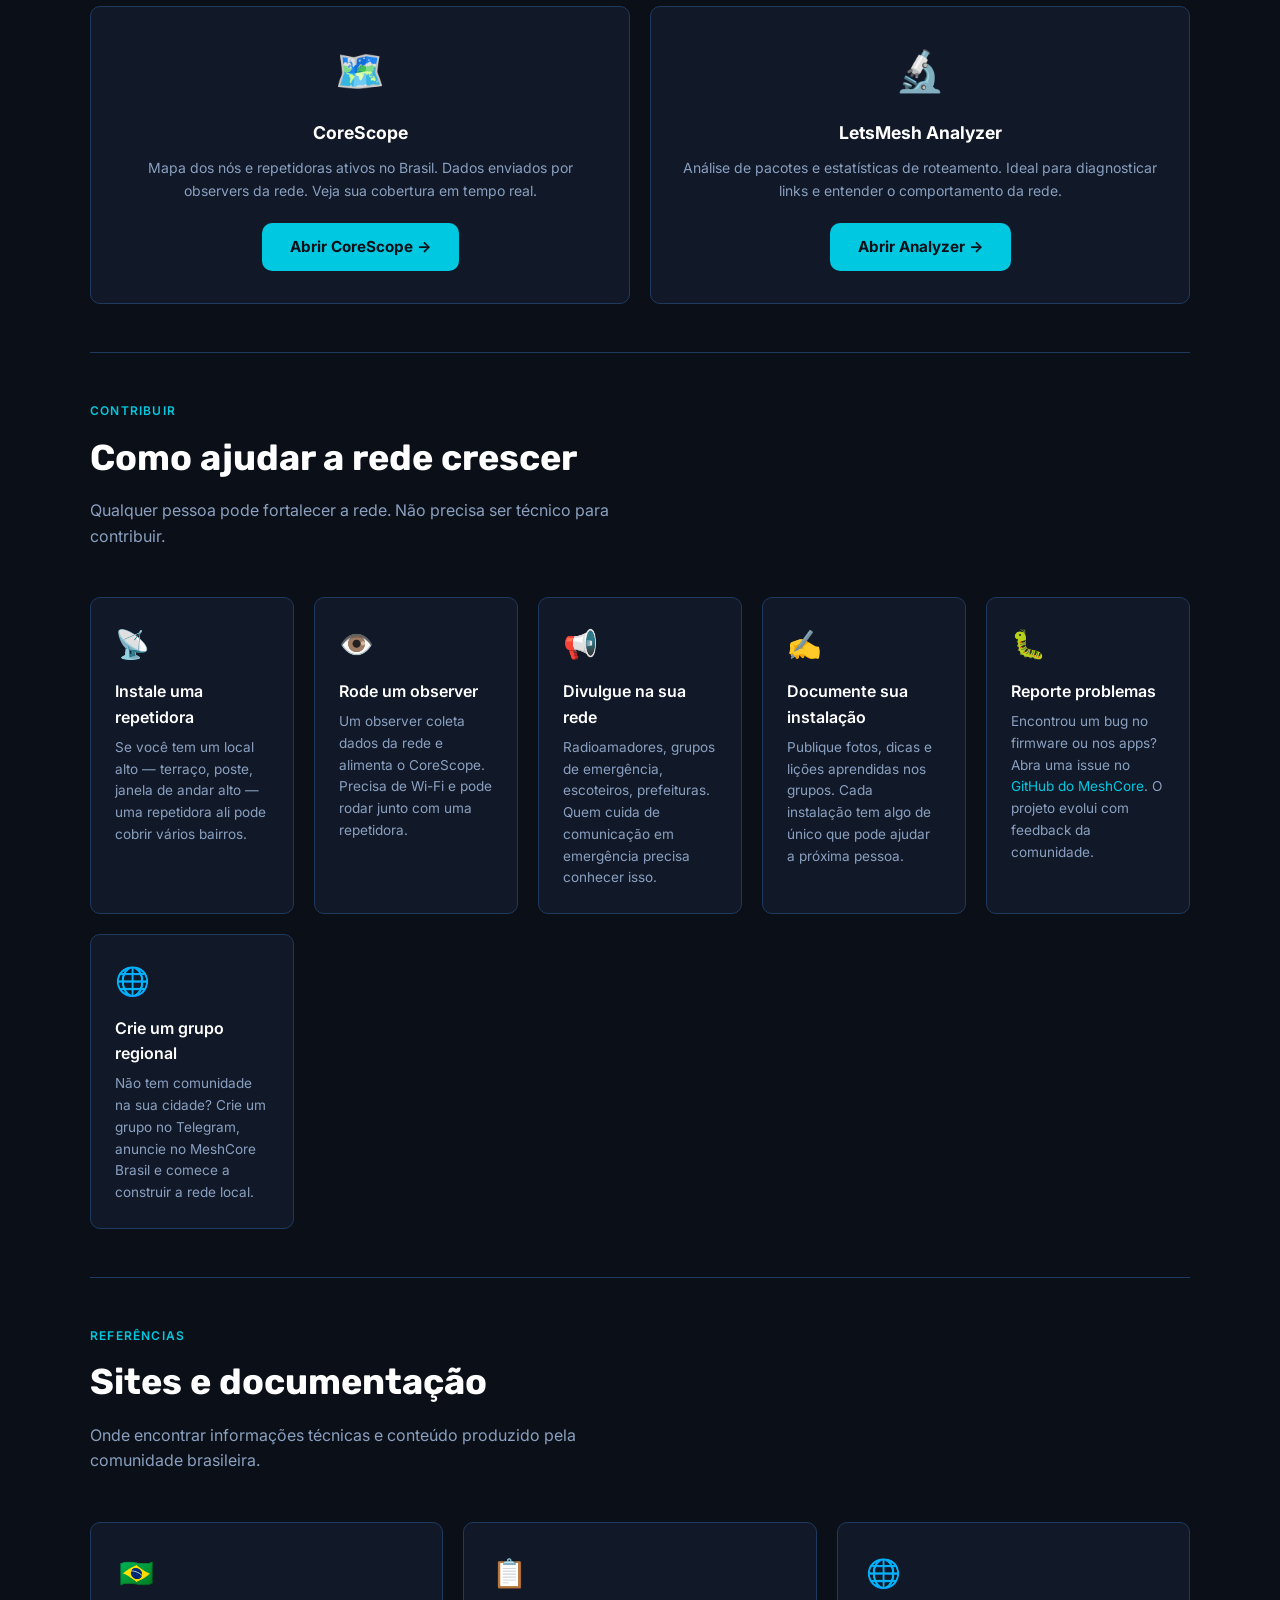
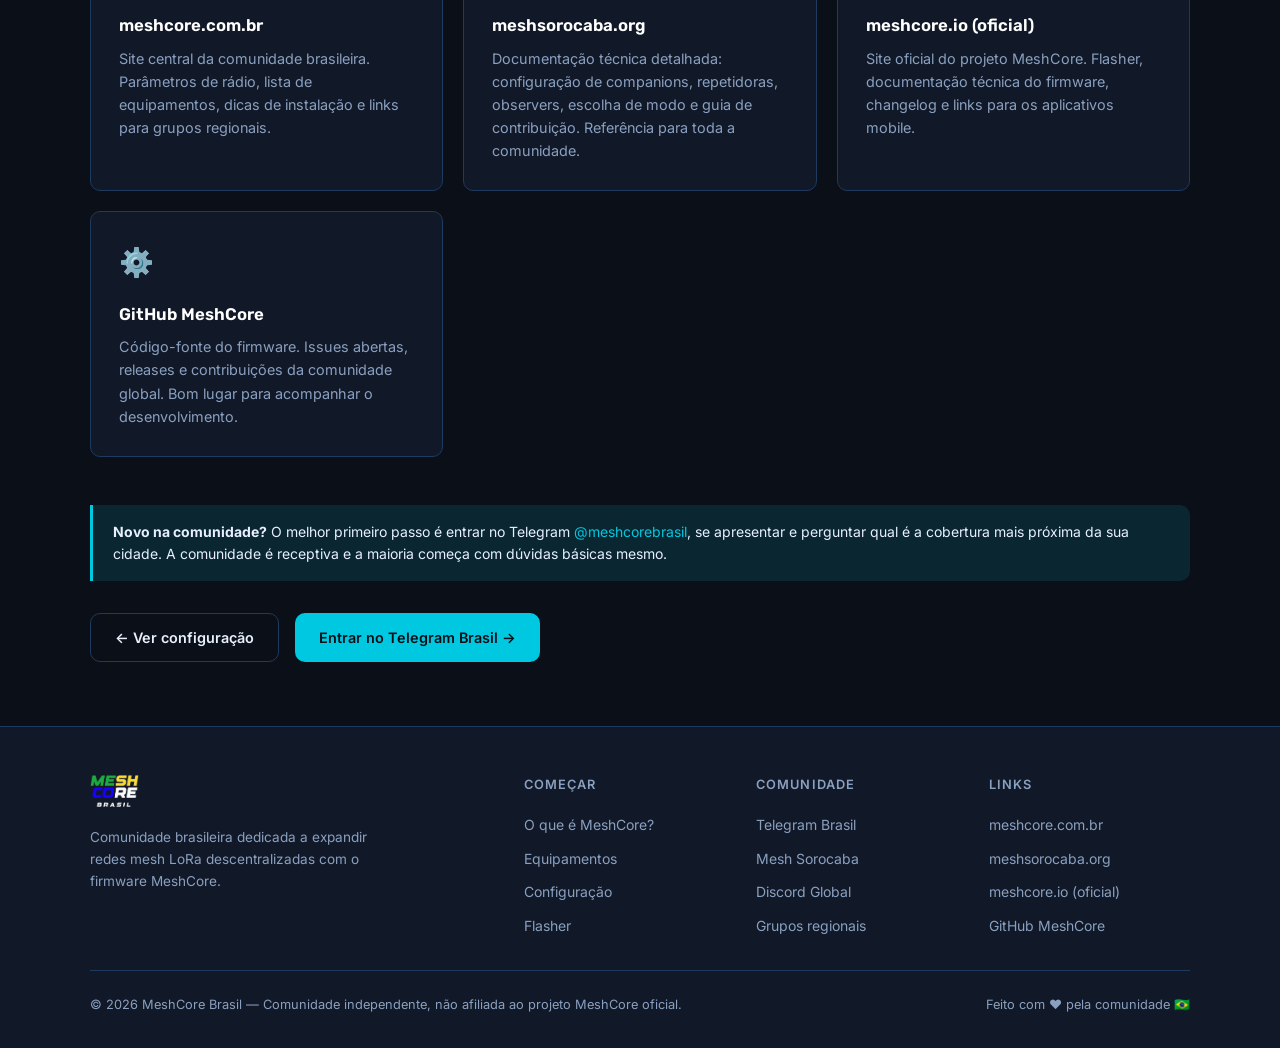
==== commit 89064a70: "fix nested anchor breaking Grupos regionais card layout" ====
--- a/pages/comunidade.html
+++ b/pages/comunidade.html
@@ -232,7 +232,7 @@
           </div>
         </div>
         <span class="gc-badge badge-regional">Sorocaba/SP</span>
-        <p class="gc-desc">Rede ativa com repetidoras em pontos estratégicos da cidade. Site próprio em <a href="https://www.meshsorocaba.org" target="_blank">meshsorocaba.org</a> com documentação técnica completa.</p>
+        <p class="gc-desc">Rede ativa com repetidoras em pontos estratégicos da cidade. Site próprio em meshsorocaba.org com documentação técnica completa.</p>
       </a>
 
       <div class="group-card" style="opacity: 0.6; cursor: default;" onclick="return false;">
